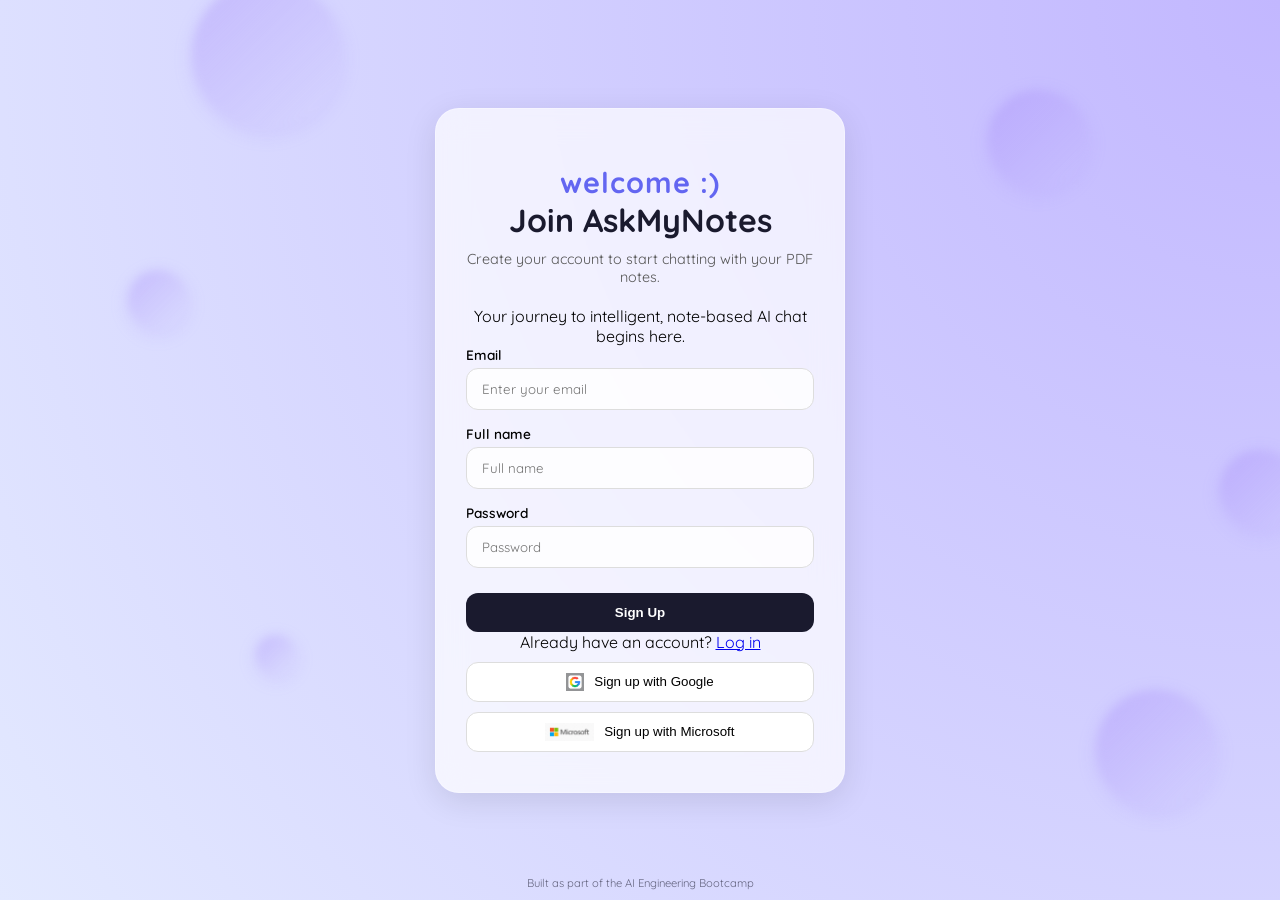
==== frontend/index.html @ c4b8e59a "Initial project setup" ====
<!DOCTYPE html>
<html lang="en">
<head>
    <meta charset="UTF-8">
    <meta name="viewport" content="width=device-width, initial-scale=1.0">
    <title>AskMyNotes - AI PDF Chat</title>
    <link rel="stylesheet" href="style.css">
    <link href="https://fonts.googleapis.com/css2?family=Quicksand:wght@400;600;700&display=swap" rel="stylesheet">
</head>
<body class="signup-theme" id="body-bg">

    <!-- FLOATING SPHERES BACKGROUND -->
    <div class="sphere sphere-1"></div>
    <div class="sphere sphere-2"></div>
    <div class="sphere sphere-3"></div>
    <div class="sphere sphere-4"></div>
    <div class="sphere sphere-5"></div>
    <div class="sphere sphere-6"></div>

    <!-- SIGN UP PAGE -->
    <div class="container" id="signup-page">
        <div class="glass-card signup-card">
            <p style="text-align: center; font-weight: 700; font-size: 1.8rem; margin-top: 15px; color: #6366f1; letter-spacing: 1px;">welcome :) </p>
            <h1>Join AskMyNotes</h1> 
            <p class="subtitle">Create your account to start chatting with your PDF notes.</p>
            <p class="journey-text">Your journey to intelligent, note-based AI chat begins here.</p>
            
            <form id="registration-form">
                <div class="input-group">
                    <label>Email</label>
                    <input type="email" placeholder="Enter your email" required>
                </div>
                <div class="input-group">
                    <label>Full name</label>
                    <input type="text" placeholder="Full name" required>
                </div>
                <div class="input-group">
                    <label>Password</label>
                    <input type="password" placeholder="Password" required>
                </div>
                <button type="submit" class="btn-primary">Sign Up</button>
            </form>

            <p class="login-link">Already have an account? <a href="#">Log in</a></p>
            
            <div class="social-login">
                <button class="btn-social"><img src="google.jpeg" alt="Google"> Sign up with Google</button>
                <button class="btn-social"><img src="microsoft.webp" alt="Microsoft"> Sign up with Microsoft</button>
            </div>
        </div>
    </div>

    <!-- ASKMYNOTES MAIN PAGE -->
    <div class="container hidden" id="main-page">
        <div class="glass-card main-card">
          <p style="text-align: center; font-weight: 700; font-size: 2.0rem; margin-top: 15px; color: #6366f1; letter-spacing: 1px;">welcome Buddy! :) </p>

            <h1 class="logo-text">AskMyNotes</h1>
            <p class="subtitle">Chat with your PDF notes using AI-powered retrieval.</p>

            <div class="section upload-section">
                <label>Upload your notes (PDF)</label>
                <div class="file-input-wrapper">
                    <input type="file" id="file-upload" hidden>
                    <button class="btn-file" onclick="document.getElementById('file-upload').click()">Choose file</button>
                    <span id="file-name">No file chosen</span>
                </div>
                <p class="status-text">No file uploaded yet.</p>
            </div>

            <div class="section">
                <label>Your question</label>
                <textarea placeholder="Ask my notes about..."></textarea>
                <div class="align-right">
                    <button class="btn-submit">Submit</button>
                </div>
            </div>

            <div class="section">
                <label>Answer</label>
                <div class="answer-box">
                    <p class="placeholder-text">Your answer will appear here...</p>
                </div>
            </div>
        </div>

        <nav class="bottom-nav">
            <div class="nav-item active"><span>🏠</span> Home</div>
            <div class="nav-item"><span>📚</span> Notes Library</div>
            <div class="nav-item"><span>💬</span> AI Chat</div>
            <div class="nav-item"><span>👤</span> Profile</div>
            <div class="nav-item"><span>⚙️</span> Settings</div>
        </nav>
    </div>

    <footer class="bootcamp-footer">Built as part of the AI Engineering Bootcamp</footer>

    <script>
        const form = document.getElementById('registration-form');
        form.onsubmit = (e) => {
            e.preventDefault();
            document.getElementById('signup-page').classList.add('hidden');
            document.getElementById('main-page').classList.remove('hidden');
            document.getElementById('body-bg').className = 'dark-theme';
        };
    </script>
</body>
</html>
---- frontend/style.css ----
* {
    box-sizing: border-box;
    margin: 0;
    padding: 0;
}

body {
    font-family: 'Quicksand', sans-serif;
    min-height: 100vh;
    display: flex;
    flex-direction: column;
    align-items: center;
    justify-content: center;
    transition: background 0.5s ease;
    overflow: hidden; /* Keep spheres contained */
    position: relative;
}

/* --- Floating Spheres (Bubbles) --- */
.sphere {
    position: fixed;
    border-radius: 50%;
    filter: blur(5px);
    z-index: 1;
    transition: background 0.5s ease;
}

/* Light Mode Sphere Styling */
.signup-theme .sphere {
    background: linear-gradient(135deg, rgba(167, 139, 250, 0.4) 0%, rgba(196, 181, 253, 0) 100%);
    box-shadow: 0 4px 15px rgba(167, 139, 250, 0.2);
}

/* Dark Mode Sphere Styling */
.dark-theme .sphere {
    background: linear-gradient(135deg, rgba(139, 92, 246, 0.7) 0%, rgba(139, 92, 246, 0) 100%);
    box-shadow: 0 4px 15px rgba(139, 92, 246, 0.4);
}

/* Position and size definitions (mimicking the image) */
.sphere-1 { width: 100px; height: 100px; top: 10%; right: 15%; }
.sphere-2 { width: 60px; height: 60px; top: 30%; left: 10%; }
.sphere-3 { width: 150px; height: 150px; top: -20px; left: 15%; }
.sphere-4 { width: 120px; height: 120px; bottom: 10%; right: 5%; }
.sphere-5 { width: 40px; height: 40px; bottom: 25%; left: 20%; }
.sphere-6 { width: 80px; height: 80px; top: 50%; right: -20px; }


/* --- Rest of CSS (from previous turn) --- */

.signup-theme { background: radial-gradient(circle at top right, #c2b7ff, #e3e9ff); }
.dark-theme { background: radial-gradient(circle at bottom left, #24243e, #0f0c29, #302b63); color: white; }

.container { width: 100%; max-width: 450px; padding: 20px; z-index: 2; position: relative; }
.hidden { display: none; }

.glass-card {
    background: rgba(255, 255, 255, 0.7);
    backdrop-filter: blur(15px);
    border-radius: 24px;
    padding: 40px 30px;
    text-align: center;
    border: 1px solid rgba(255, 255, 255, 0.3);
    box-shadow: 0 8px 32px rgba(0, 0, 0, 0.1);
}

.dark-theme .glass-card { background: rgba(255, 255, 255, 0.05); border: 1px solid rgba(255, 255, 255, 0.1); }

h1 { font-size: 2rem; margin-bottom: 10px; color: #1a1a2e; }
.dark-theme h1 { color: #fff; background: linear-gradient(to right, #fff, #b794f4); -webkit-background-clip: text; -webkit-text-fill-color: transparent; }
.subtitle { font-size: 0.9rem; color: #555; margin-bottom: 20px; }
.dark-theme .subtitle { color: #ccc; }

.input-group { text-align: left; margin-bottom: 15px; }
label { display: block; font-weight: 600; margin-bottom: 5px; font-size: 0.85rem; }
input, textarea { width: 100%; padding: 12px 15px; border-radius: 12px; border: 1px solid #ddd; background: rgba(255, 255, 255, 0.8); font-family: inherit; }
.dark-theme input, .dark-theme textarea { background: rgba(255, 255, 255, 0.1); border-color: rgba(255, 255, 255, 0.2); color: white; }

.btn-primary, .btn-submit { width: 100%; padding: 12px; border: none; border-radius: 12px; background: #1a1a2e; color: white; font-weight: 700; cursor: pointer; margin-top: 10px; }
.btn-submit { background: #3b82f6; }

.btn-social {
    width: 100%; padding: 10px; border: 1px solid #ddd; border-radius: 12px; background: white;
    cursor: pointer; display: flex; align-items: center; justify-content: center; gap: 10px; margin-top: 10px;
}
.btn-social img { height: 18px; }

.bottom-nav { position: fixed; bottom: 40px; background: rgba(255, 255, 255, 0.1); backdrop-filter: blur(10px); display: flex; gap: 20px; padding: 10px 20px; border-radius: 30px; border: 1px solid rgba(255,255,255,0.2); z-index: 10; }
.nav-item { font-size: 0.75rem; text-align: center; opacity: 0.7; cursor: pointer; color: white; }
.nav-item.active { opacity: 1; color: #a78bfa; }

.bootcamp-footer { position: fixed; bottom: 10px; font-size: 0.7rem; opacity: 0.6; z-index: 10; color: white;}
.signup-theme .bootcamp-footer {color: #1a1a2e;}
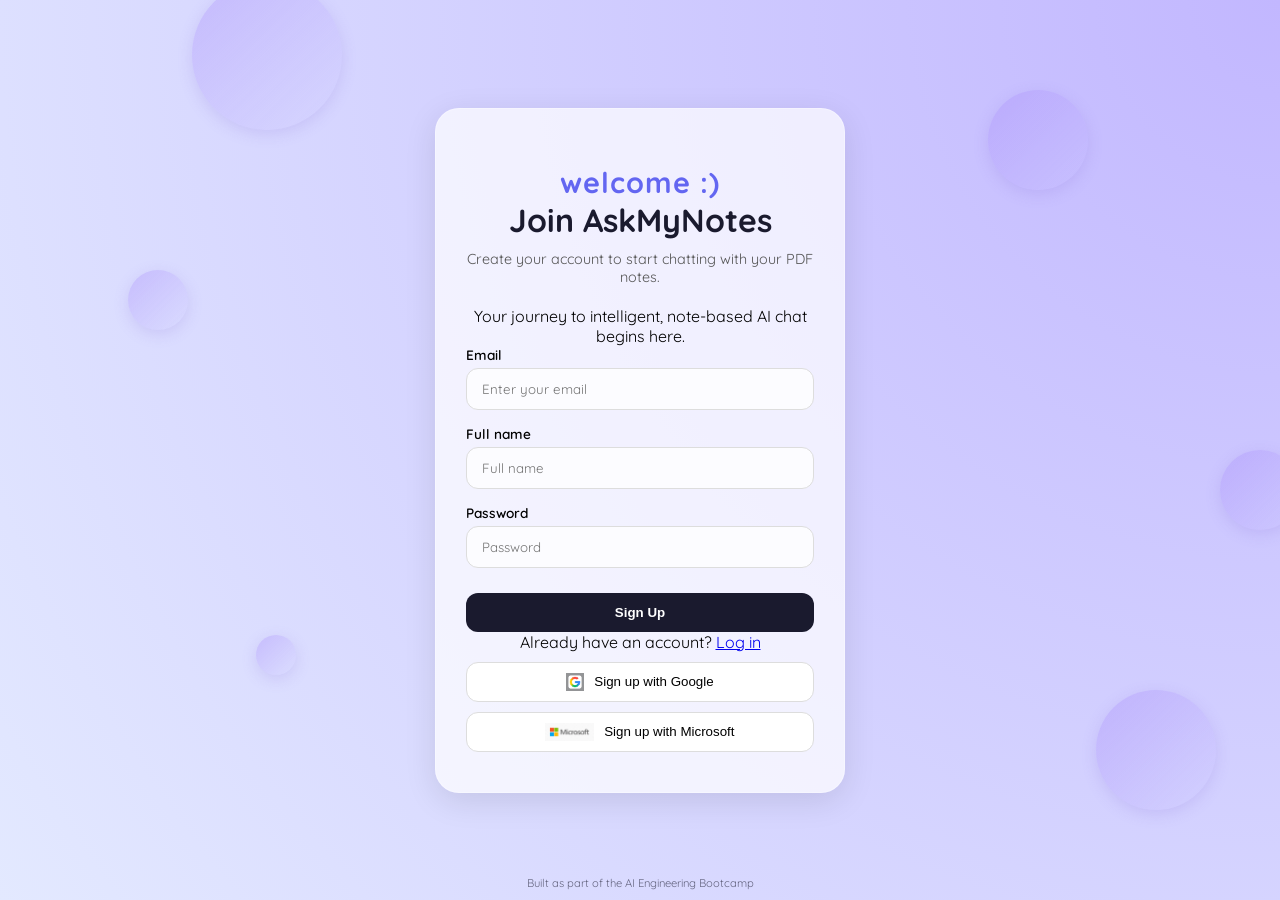
==== commit e71a1f10: "new code" ====
--- a/frontend/index.html
+++ b/frontend/index.html
@@ -6,6 +6,7 @@
     <title>AskMyNotes - AI PDF Chat</title>
     <link rel="stylesheet" href="style.css">
     <link href="https://fonts.googleapis.com/css2?family=Quicksand:wght@400;600;700&display=swap" rel="stylesheet">
+    <script src="app.js" defer></script>
 </head>
 <body class="signup-theme" id="body-bg">
 
--- a/frontend/style.css
+++ b/frontend/style.css
@@ -20,7 +20,7 @@
 .sphere {
     position: fixed;
     border-radius: 50%;
-    filter: blur(5px);
+    filter: blur(20%);
     z-index: 1;
     transition: background 0.5s ease;
 }
@@ -28,7 +28,7 @@
 /* Light Mode Sphere Styling */
 .signup-theme .sphere {
     background: linear-gradient(135deg, rgba(167, 139, 250, 0.4) 0%, rgba(196, 181, 253, 0) 100%);
-    box-shadow: 0 4px 15px rgba(167, 139, 250, 0.2);
+    box-shadow: 0 4px 15px rgba(136, 109, 215, 0.2);
 }
 
 /* Dark Mode Sphere Styling */
@@ -49,14 +49,14 @@
 /* --- Rest of CSS (from previous turn) --- */
 
 .signup-theme { background: radial-gradient(circle at top right, #c2b7ff, #e3e9ff); }
-.dark-theme { background: radial-gradient(circle at bottom left, #24243e, #0f0c29, #302b63); color: white; }
+.dark-theme { background: radial-gradient(circle at bottom left, #24243e, #0f0c29, #242054); color: white; }
 
 .container { width: 100%; max-width: 450px; padding: 20px; z-index: 2; position: relative; }
 .hidden { display: none; }
 
 .glass-card {
     background: rgba(255, 255, 255, 0.7);
-    backdrop-filter: blur(15px);
+    backdrop-filter: blur(10%);
     border-radius: 24px;
     padding: 40px 30px;
     text-align: center;
